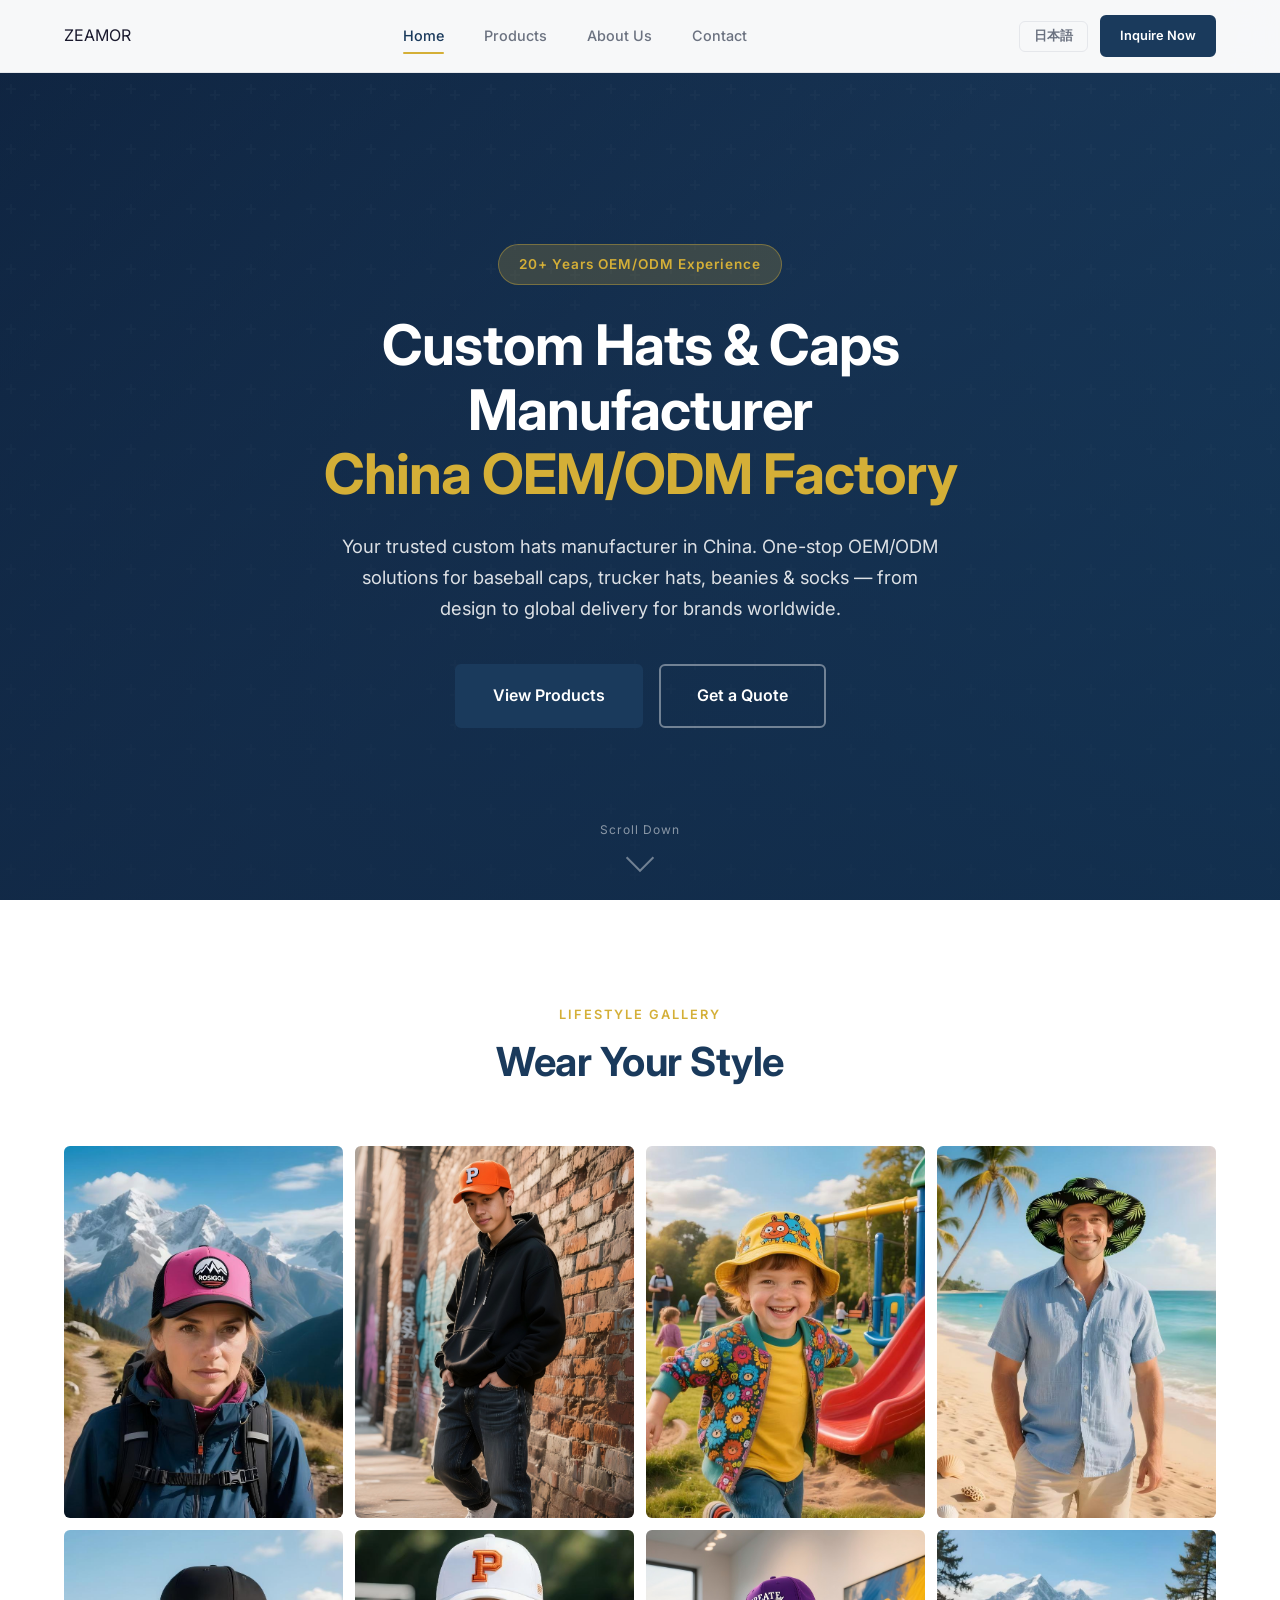
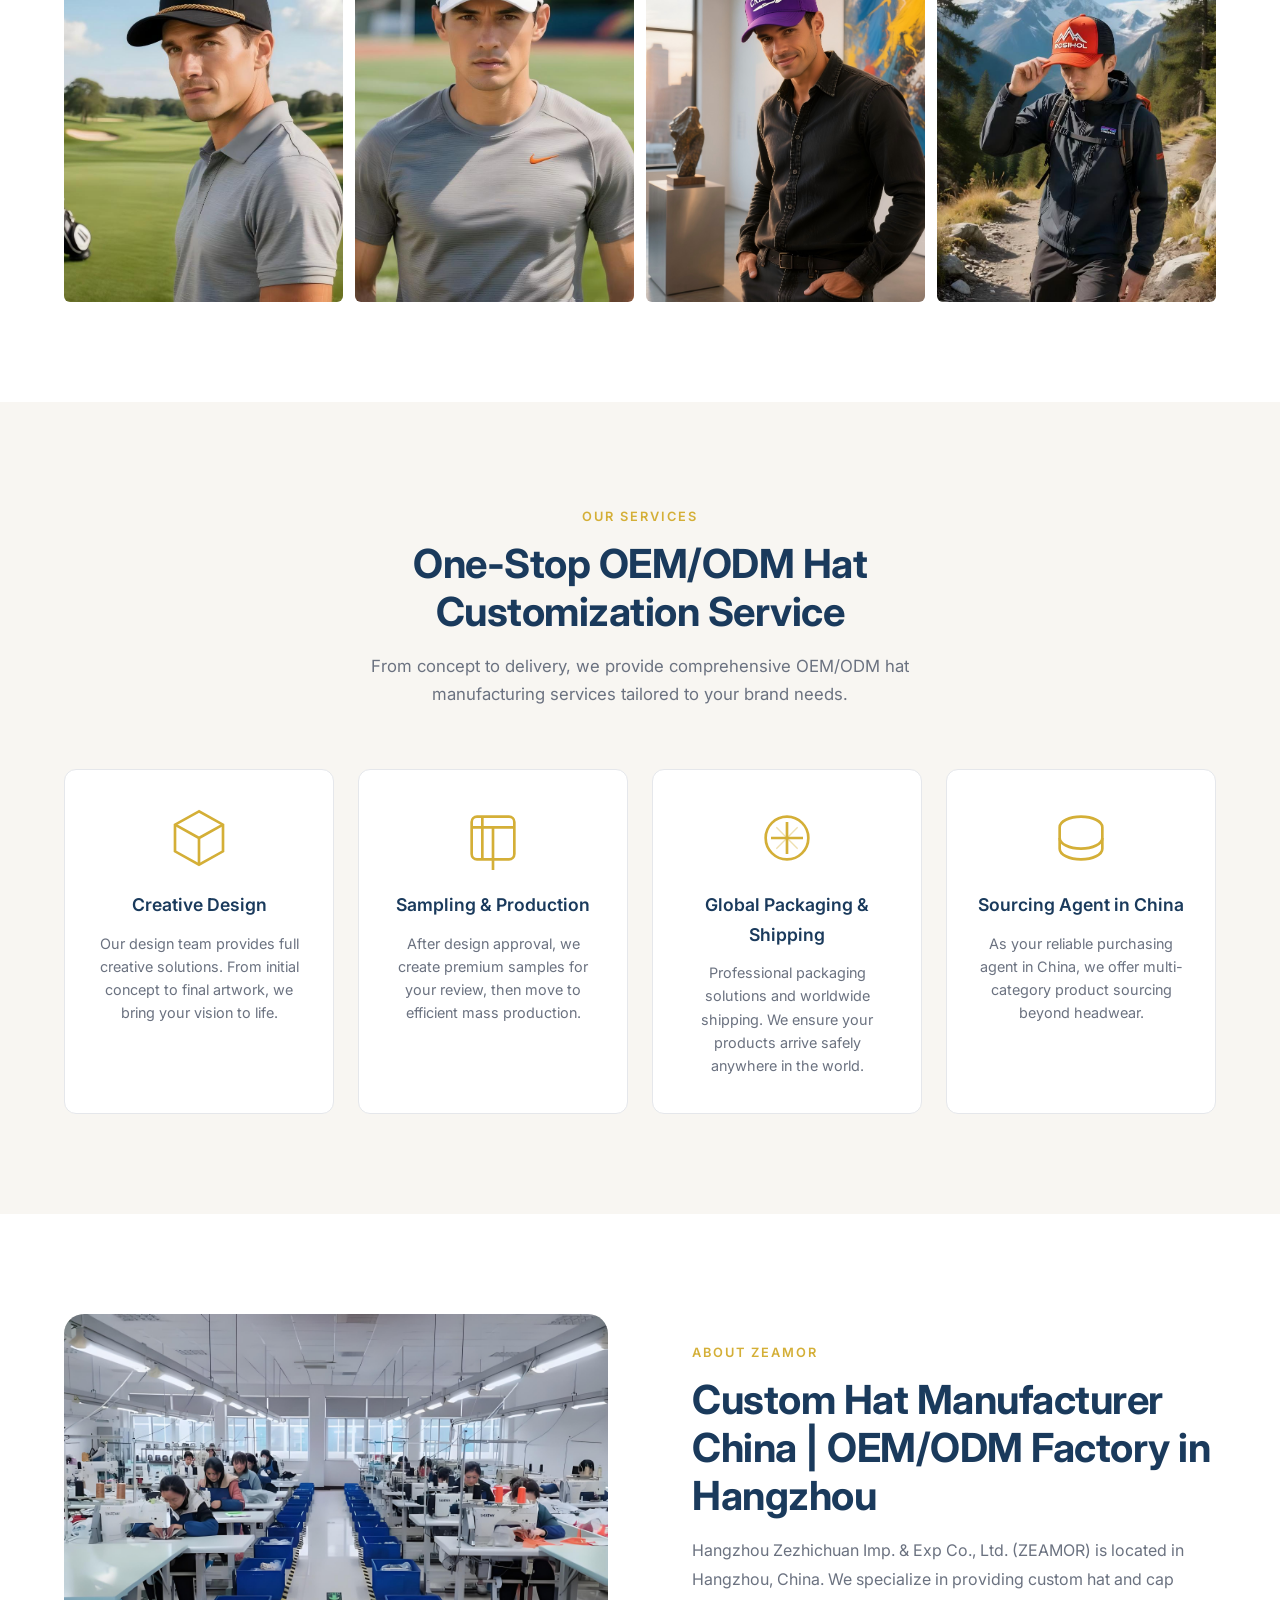
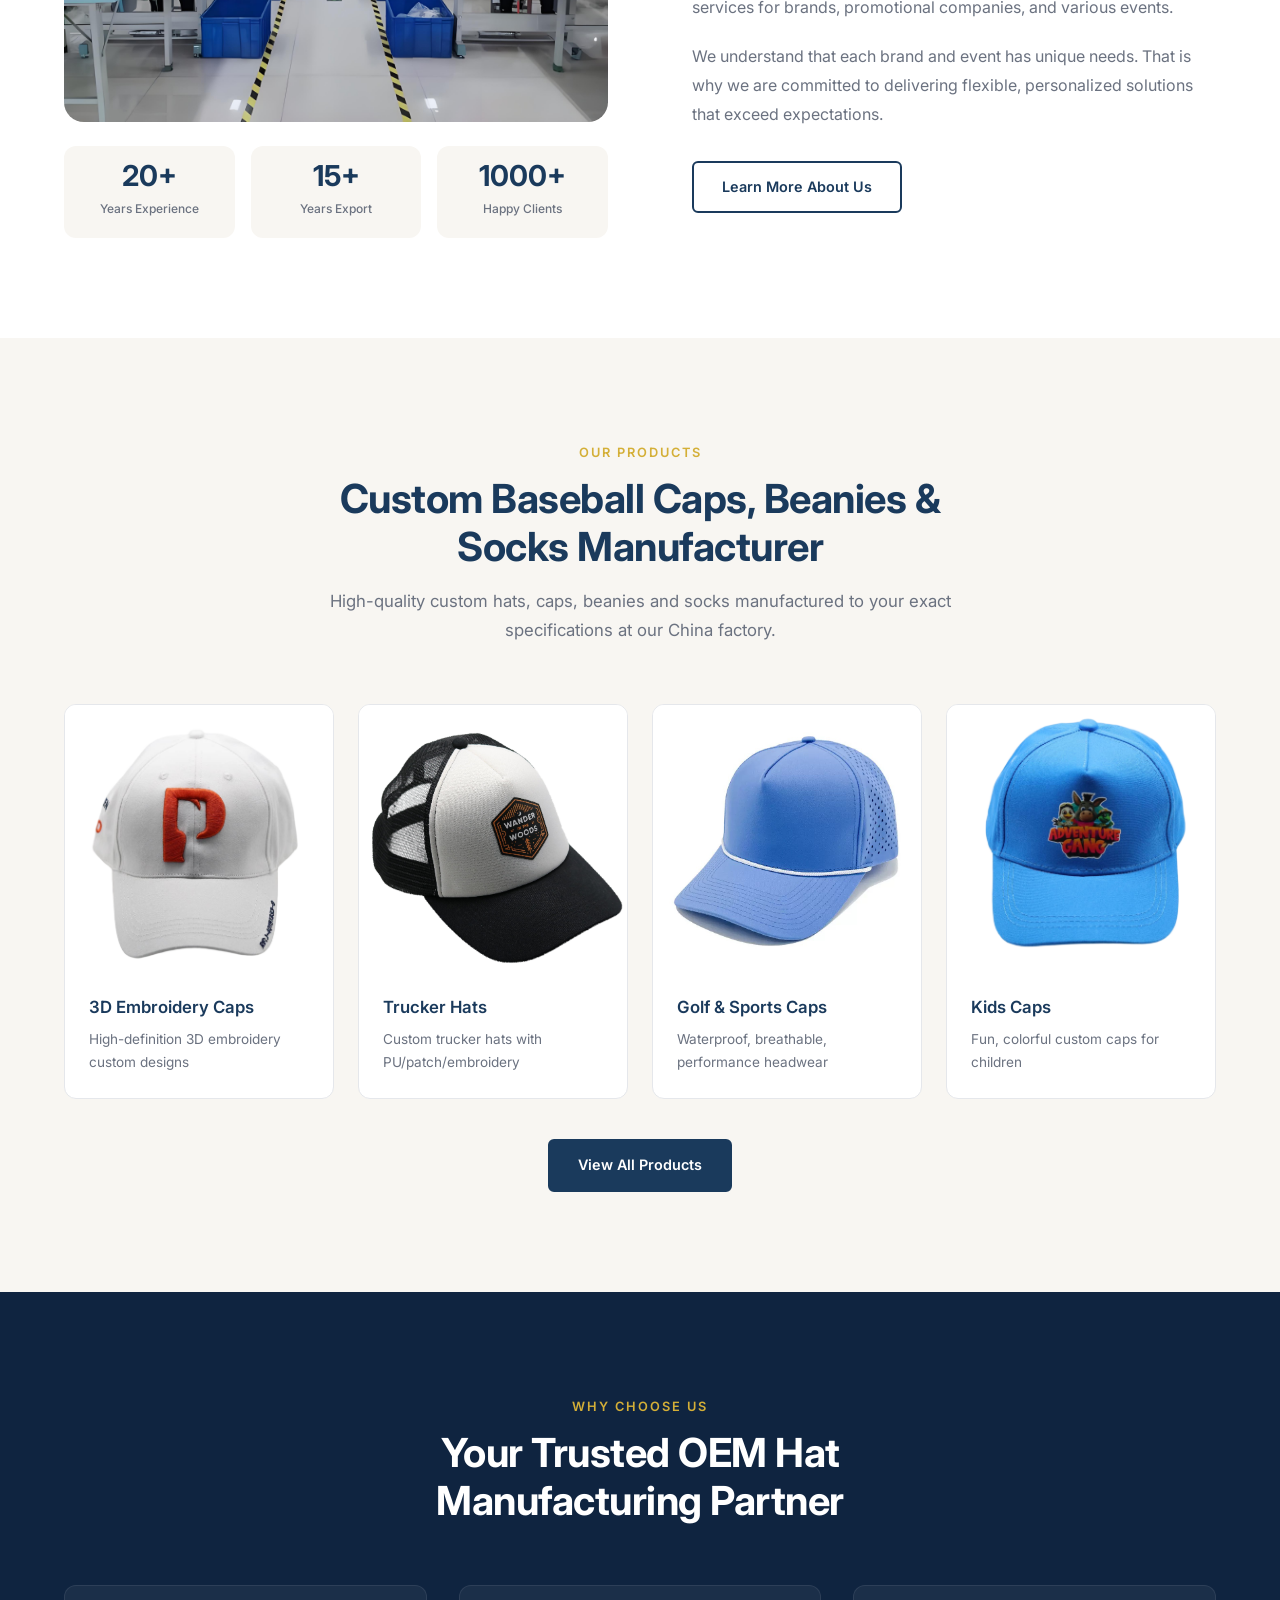
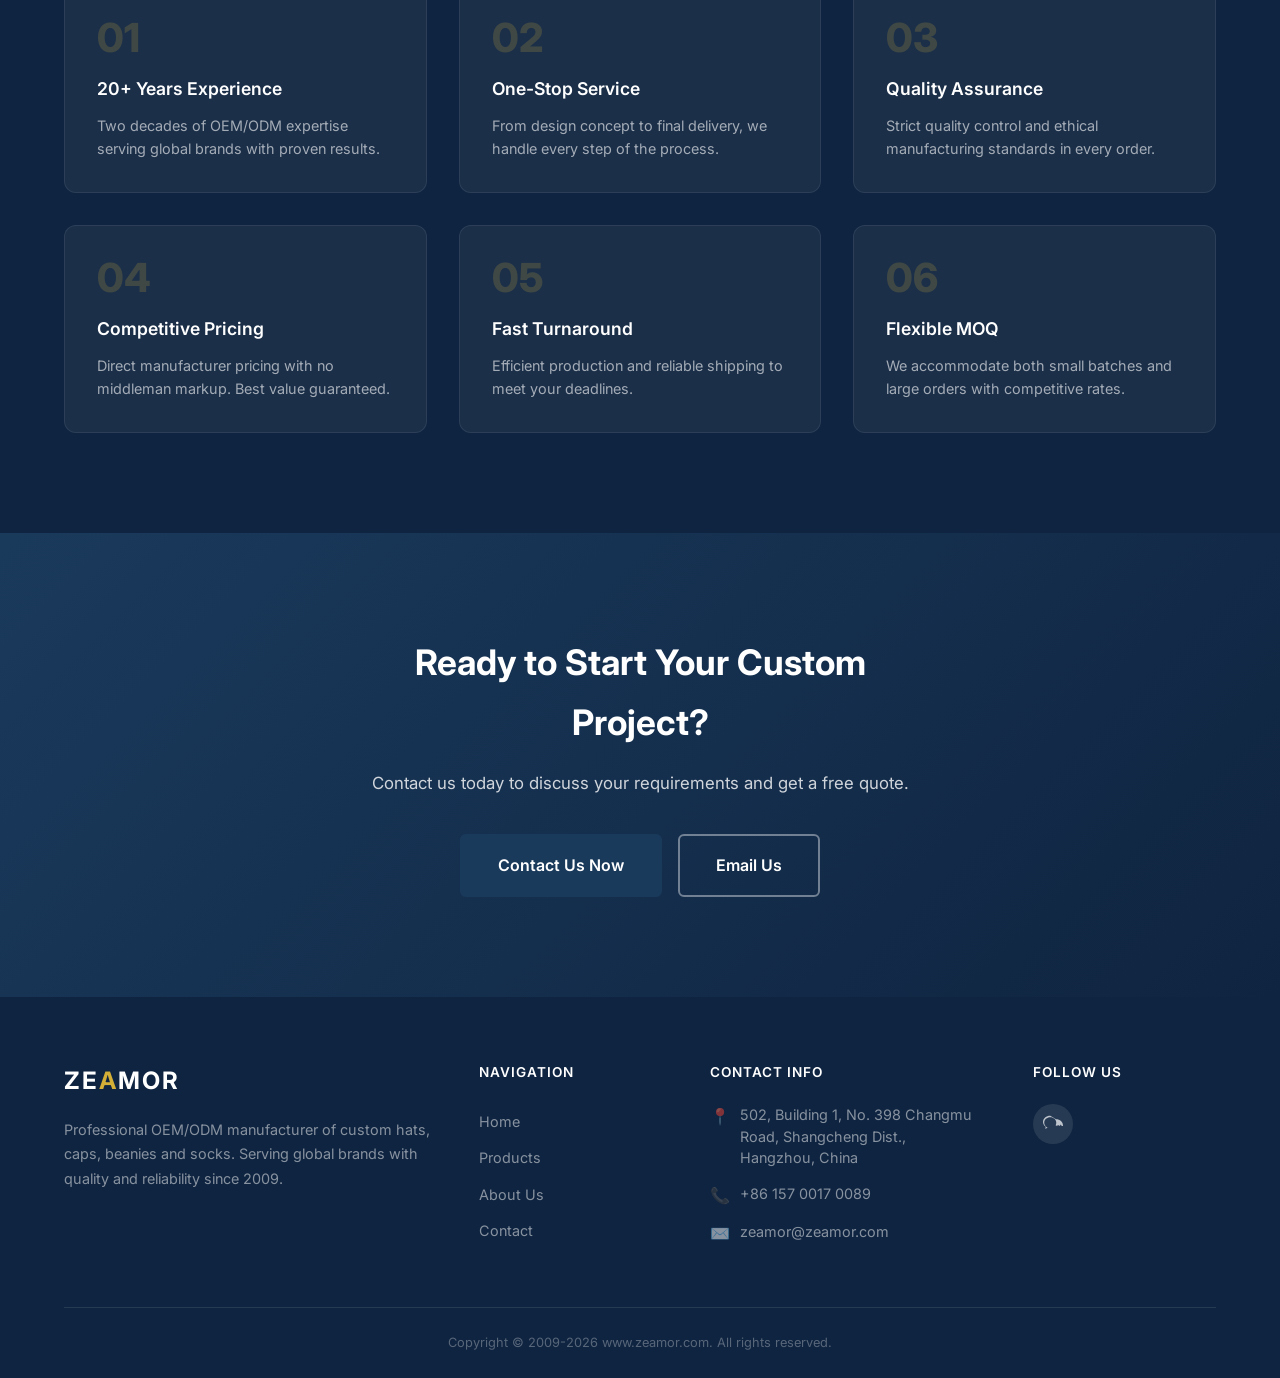
==== index.html @ 808c8ca5 "Initial commit: Zeamor website with SEO optimization" ====
<!DOCTYPE html>
<html lang="en">
<head>
  <meta charset="UTF-8">
  <meta name="viewport" content="width=device-width, initial-scale=1.0">
  <title>ZEAMOR - Custom Hats, Caps, Beanies & Socks | OEM/ODM Manufacturer</title>
  <meta name="description" content="ZEAMOR - Professional OEM/ODM manufacturer of custom hats, caps, beanies and socks. 20+ years experience serving global brands with one-stop customization solutions.">
  <link rel="stylesheet" href="css/style.css">
  <link rel="preconnect" href="https://fonts.googleapis.com">
  <link href="https://fonts.googleapis.com/css2?family=Inter:wght@300;400;500;600;700&display=swap" rel="stylesheet">
</head>
<body>
  <!-- Header / Navigation -->
  <header class="header" id="header">
    <div class="container header-inner">
      <a href="index.html" class="logo">
        <span class="logo-text">ZE<span class="logo-accent">A</span>MOR</span>
      </a>
      <nav class="nav" id="nav">
        <a href="index.html" class="nav-link active" data-i18n="nav.home">Home</a>
        <a href="products.html" class="nav-link" data-i18n="nav.products">Products</a>
        <a href="about.html" class="nav-link" data-i18n="nav.about">About Us</a>
        <a href="contact.html" class="nav-link" data-i18n="nav.contact">Contact</a>
      </nav>
      <div class="header-actions">
        <button class="lang-switch" id="langSwitch" onclick="toggleLang()">
          <span id="langLabel">中文</span>
        </button>
        <a href="contact.html" class="btn btn-primary btn-sm" data-i18n="nav.inquire">Inquire Now</a>
        <button class="mobile-menu-btn" id="mobileMenuBtn" onclick="toggleMobileMenu()">
          <span></span><span></span><span></span>
        </button>
      </div>
    </div>
  </header>

  <!-- Hero Section -->
  <section class="hero">
    <div class="hero-bg">
      <div class="hero-overlay"></div>
    </div>
    <div class="container hero-content">
      <div class="hero-badge" data-i18n="hero.badge">20+ Years OEM/ODM Experience</div>
      <h1 class="hero-title">
        <span data-i18n="hero.title1">Custom Headwear & Socks</span><br>
        <span class="hero-title-accent" data-i18n="hero.title2">Manufacturing Expert</span>
      </h1>
      <p class="hero-desc" data-i18n="hero.desc">
        Your trusted partner for custom hats, caps, beanies and socks. One-stop OEM/ODM solutions from design to delivery for global brands.
      </p>
      <div class="hero-btns">
        <a href="products.html" class="btn btn-primary btn-lg" data-i18n="hero.btn1">View Products</a>
        <a href="contact.html" class="btn btn-outline btn-lg" data-i18n="hero.btn2">Get a Quote</a>
      </div>
    </div>
    <div class="hero-scroll">
      <span data-i18n="hero.scroll">Scroll Down</span>
      <div class="scroll-arrow"></div>
    </div>
  </section>

  <!-- Model Lifestyle Gallery -->
  <section class="section gallery-section fade-in">
    <div class="container">
      <div class="section-header">
        <span class="section-tag" data-i18n="gallery.tag">Lifestyle Gallery</span>
        <h2 class="section-title" data-i18n="gallery.title">Wear Your Style</h2>
      </div>
      <div class="gallery-grid" id="modelGallery"></div>
    </div>
  </section>

  <!-- Services Section -->
  <section class="section services-section" id="services">
    <div class="container">
      <div class="section-header">
        <span class="section-tag" data-i18n="services.tag">Our Services</span>
        <h2 class="section-title" data-i18n="services.title">One-Stop Custom Solution</h2>
        <p class="section-subtitle" data-i18n="services.subtitle">
          From concept to delivery, we provide comprehensive OEM/ODM services tailored to your brand needs.
        </p>
      </div>
      <div class="services-grid">
        <div class="service-card">
          <div class="service-icon">
            <svg viewBox="0 0 48 48" fill="none"><path d="M24 4L6 14v20l18 10 18-10V14L24 4z" stroke="currentColor" stroke-width="2"/><path d="M24 24l18-10M24 24v20M24 24L6 14" stroke="currentColor" stroke-width="2"/></svg>
          </div>
          <h3 class="service-title" data-i18n="services.s1.title">Creative Design</h3>
          <p class="service-desc" data-i18n="services.s1.desc">
            Our design team provides full creative solutions. From initial concept to final artwork, we bring your vision to life.
          </p>
        </div>
        <div class="service-card">
          <div class="service-icon">
            <svg viewBox="0 0 48 48" fill="none"><rect x="8" y="8" width="32" height="32" rx="4" stroke="currentColor" stroke-width="2"/><path d="M8 16h32M16 8v32M24 16v32" stroke="currentColor" stroke-width="2"/></svg>
          </div>
          <h3 class="service-title" data-i18n="services.s2.title">Sampling & Production</h3>
          <p class="service-desc" data-i18n="services.s2.desc">
            After design approval, we create premium samples for your review, then move to efficient mass production.
          </p>
        </div>
        <div class="service-card">
          <div class="service-icon">
            <svg viewBox="0 0 48 48" fill="none"><circle cx="24" cy="24" r="16" stroke="currentColor" stroke-width="2"/><path d="M12 24h24M24 12v24" stroke="currentColor" stroke-width="2"/><path d="M16 16l16 16M32 16L16 32" stroke="currentColor" stroke-width="1" opacity="0.4"/></svg>
          </div>
          <h3 class="service-title" data-i18n="services.s3.title">Global Packaging & Shipping</h3>
          <p class="service-desc" data-i18n="services.s3.desc">
            Professional packaging solutions and worldwide shipping. We ensure your products arrive safely anywhere in the world.
          </p>
        </div>
        <div class="service-card">
          <div class="service-icon">
            <svg viewBox="0 0 48 48" fill="none"><path d="M24 8c-8.8 0-16 3.6-16 8v16c0 4.4 7.2 8 16 8s16-3.6 16-8V16c0-4.4-7.2-8-16-8z" stroke="currentColor" stroke-width="2"/><path d="M8 24c0 4.4 7.2 8 16 8s16-3.6 16-8" stroke="currentColor" stroke-width="2"/></svg>
          </div>
          <h3 class="service-title" data-i18n="services.s4.title">Sourcing Agent in China</h3>
          <p class="service-desc" data-i18n="services.s4.desc">
            As your reliable purchasing agent in China, we offer multi-category product sourcing beyond headwear.
          </p>
        </div>
      </div>
    </div>
  </section>

  <!-- About Brief Section -->
  <section class="section about-brief-section">
    <div class="container about-brief-grid">
      <div class="about-brief-img">
        <div class="about-img-placeholder">
          <img src="images/factory.jpg" alt="Zeamor Hat Factory - Professional OEM/ODM Cap Manufacturing Workshop with 20+ Years Experience" loading="lazy">
        </div>
        <div class="about-brief-stat">
          <div class="stat-item">
            <span class="stat-num" data-config="stat-years">20+</span>
            <span class="stat-label" data-i18n="about.stats.years">Years Experience</span>
          </div>
          <div class="stat-item">
            <span class="stat-num" data-config="stat-export">15+</span>
            <span class="stat-label" data-i18n="about.stats.export">Years Export</span>
          </div>
          <div class="stat-item">
            <span class="stat-num" data-config="stat-clients">1000+</span>
            <span class="stat-label" data-i18n="about.stats.clients">Happy Clients</span>
          </div>
        </div>
      </div>
      <div class="about-brief-content">
        <span class="section-tag" data-i18n="about.tag">About ZEAMOR</span>
        <h2 class="section-title" data-i18n="about.title">Trusted Cap & Headwear Manufacturer</h2>
        <p class="about-text" data-i18n="about.text1">
          Hangzhou Zezhichuan Imp. & Exp Co., Ltd. (ZEAMOR) is located in Hangzhou, China. We specialize in providing custom hat and cap services for brands, promotional companies, and various events.
        </p>
        <p class="about-text" data-i18n="about.text2">
          We understand that each brand and event has unique needs. That's why we are committed to delivering flexible, personalized solutions that exceed expectations.
        </p>
        <a href="about.html" class="btn btn-outline" data-i18n="about.btn">Learn More About Us</a>
      </div>
    </div>
  </section>

  <!-- Products Preview Section -->
  <section class="section products-preview-section">
    <div class="container">
      <div class="section-header">
        <span class="section-tag" data-i18n="products.tag">Our Products</span>
        <h2 class="section-title" data-i18n="products.title">Premium Custom Products</h2>
        <p class="section-subtitle" data-i18n="products.subtitle">
          High-quality custom headwear and socks manufactured to your exact specifications.
        </p>
      </div>
      <div class="products-grid" id="featuredProducts"></div>
      <div class="text-center mt-40">
        <a href="products.html" class="btn btn-primary" data-i18n="products.btn">View All Products</a>
      </div>
    </div>
  </section>

  <!-- Why Choose Us Section -->
  <section class="section why-section">
    <div class="container">
      <div class="section-header">
        <span class="section-tag" data-i18n="why.tag">Why Choose Us</span>
        <h2 class="section-title" data-i18n="why.title">Your Trusted Manufacturing Partner</h2>
      </div>
      <div class="why-grid">
        <div class="why-item">
          <div class="why-num">01</div>
          <h3 data-i18n="why.w1.title">20+ Years Experience</h3>
          <p data-i18n="why.w1.desc">Two decades of OEM/ODM expertise serving global brands with proven results.</p>
        </div>
        <div class="why-item">
          <div class="why-num">02</div>
          <h3 data-i18n="why.w2.title">One-Stop Service</h3>
          <p data-i18n="why.w2.desc">From design concept to final delivery, we handle every step of the process.</p>
        </div>
        <div class="why-item">
          <div class="why-num">03</div>
          <h3 data-i18n="why.w3.title">Quality Assurance</h3>
          <p data-i18n="why.w3.desc">Strict quality control and ethical manufacturing standards in every order.</p>
        </div>
        <div class="why-item">
          <div class="why-num">04</div>
          <h3 data-i18n="why.w4.title">Competitive Pricing</h3>
          <p data-i18n="why.w4.desc">Direct manufacturer pricing with no middleman markup. Best value guaranteed.</p>
        </div>
        <div class="why-item">
          <div class="why-num">05</div>
          <h3 data-i18n="why.w5.title">Fast Turnaround</h3>
          <p data-i18n="why.w5.desc">Efficient production and reliable shipping to meet your deadlines.</p>
        </div>
        <div class="why-item">
          <div class="why-num">06</div>
          <h3 data-i18n="why.w6.title">Flexible MOQ</h3>
          <p data-i18n="why.w6.desc">We accommodate both small batches and large orders with competitive rates.</p>
        </div>
      </div>
    </div>
  </section>

  <!-- CTA Section -->
  <section class="section cta-section">
    <div class="container cta-content">
      <h2 class="cta-title" data-i18n="cta.title">Ready to Start Your Custom Project?</h2>
      <p class="cta-desc" data-i18n="cta.desc">
        Contact us today to discuss your requirements and get a free quote.
      </p>
      <div class="cta-btns">
        <a href="contact.html" class="btn btn-primary btn-lg" data-i18n="cta.btn1">Contact Us Now</a>
        <a href="mailto:zeamor@zeamor.com" class="btn btn-outline btn-lg" data-i18n="cta.btn2">Email Us</a>
      </div>
    </div>
  </section>

  <!-- Footer -->
  <footer class="footer">
    <div class="container">
      <div class="footer-grid">
        <div class="footer-col footer-about">
          <div class="footer-logo">ZE<span>A</span>MOR</div>
          <p class="footer-about-text" data-i18n="footer.about">
            Professional OEM/ODM manufacturer of custom hats, caps, beanies and socks. Serving global brands with quality and reliability since 2009.
          </p>
        </div>
        <div class="footer-col">
          <h4 class="footer-title" data-i18n="footer.navTitle">Navigation</h4>
          <a href="index.html" class="footer-link" data-i18n="nav.home">Home</a>
          <a href="products.html" class="footer-link" data-i18n="nav.products">Products</a>
          <a href="about.html" class="footer-link" data-i18n="nav.about">About Us</a>
          <a href="contact.html" class="footer-link" data-i18n="nav.contact">Contact</a>
        </div>
        <div class="footer-col">
          <h4 class="footer-title" data-i18n="footer.contactTitle">Contact Info</h4>
          <p class="footer-contact-item">
            <span class="footer-icon">📍</span>
            <span data-i18n="footer.address">502, Building 1, No. 398 Changmu Road, Shangcheng Dist., Hangzhou, China</span>
          </p>
          <p class="footer-contact-item">
            <span class="footer-icon">📞</span>
            <a href="tel:+8615700170089">+86 157 0017 0089</a>
          </p>
          <p class="footer-contact-item">
            <span class="footer-icon">✉️</span>
            <a href="mailto:zeamor@zeamor.com">zeamor@zeamor.com</a>
          </p>
        </div>
        <div class="footer-col">
          <h4 class="footer-title" data-i18n="footer.followTitle">Follow Us</h4>
          <div class="footer-social">
            <a href="#" class="social-link" title="WeChat">
              <svg viewBox="0 0 24 24" width="20" height="20" fill="currentColor"><path d="M8.691 2.188C3.891 2.188 0 5.476 0 9.532c0 2.212 1.17 4.203 3.002 5.55a.59.59 0 01.213.665l-.39 1.48c-.019.07-.048.141-.048.213 0 .163.13.295.29.295a.326.326 0 00.167-.054l1.903-1.114a.77.77 0 01.717-.096c1.022.311 2.127.338 3.157.338h.102A7.009 7.009 0 008.7 16.787c-3.985 0-7.211-2.855-7.211-6.38s3.226-6.38 7.211-6.38c3.985 0 7.211 2.855 7.211 6.38 0 .911-.221 1.845-.622 2.843-.105.301.042.619.313.729.956.052 1.924-.11 2.875-.39a.56.56 0 01.426.058l1.341.785a.295.295 0 00.127.045c.14 0 .25-.111.25-.247 0-.06-.023-.12-.038-.177l-.277-1.058a.418.418 0 01.146-.468C23.725 15.176 24 14.46 24 13.726c0-4.056-3.686-7.338-8.232-7.338h-.077z"/></svg>
            </a>
          </div>
        </div>
      </div>
      <div class="footer-bottom">
        <p data-config="copyright">Copyright © 2009-2024 www.zeamor.com. All rights reserved.</p>
      </div>
    </div>
  </footer>

  <!-- Mobile Menu Overlay -->
  <div class="mobile-menu-overlay" id="mobileMenuOverlay" onclick="toggleMobileMenu()"></div>
  <div class="mobile-menu" id="mobileMenu">
    <div class="mobile-menu-header">
      <span class="logo-text">ZE<span class="logo-accent">A</span>MOR</span>
      <button class="mobile-menu-close" onclick="toggleMobileMenu()">✕</button>
    </div>
    <nav class="mobile-nav">
      <a href="index.html" class="mobile-nav-link" data-i18n="nav.home">Home</a>
      <a href="products.html" class="mobile-nav-link" data-i18n="nav.products">Products</a>
      <a href="about.html" class="mobile-nav-link" data-i18n="nav.about">About Us</a>
      <a href="contact.html" class="mobile-nav-link" data-i18n="nav.contact">Contact</a>
    </nav>
    <div class="mobile-menu-footer">
      <button class="lang-switch" onclick="toggleLang(); toggleMobileMenu();">
        <span id="mobileLangLabel">中文</span>
      </button>
    </div>
  </div>

  <script src="js/site.config.js"></script>
  <script src="js/main.js"></script>
</body>
</html>
---- css/style.css ----
/* ============================
   ZEAMOR - Global Styles
   ============================ */

/* CSS Variables */
:root {
  --color-primary: #1a3a5c;
  --color-primary-dark: #0f2440;
  --color-primary-light: #2a5a8c;
  --color-accent: #d4af37;
  --color-accent-dark: #b8962e;
  --color-bg: #ffffff;
  --color-bg-alt: #f8f6f2;
  --color-bg-dark: #0f2440;
  --color-text: #1a1a2e;
  --color-text-light: #6b7280;
  --color-text-white: #ffffff;
  --color-border: #e5e7eb;
  --color-border-dark: #374151;
  --font-main: 'Inter', -apple-system, BlinkMacSystemFont, 'Segoe UI', sans-serif;
  --radius-sm: 6px;
  --radius-md: 12px;
  --radius-lg: 20px;
  --shadow-sm: 0 1px 3px rgba(0,0,0,0.08);
  --shadow-md: 0 4px 16px rgba(0,0,0,0.1);
  --shadow-lg: 0 12px 40px rgba(0,0,0,0.12);
  --transition: 0.3s cubic-bezier(0.4, 0, 0.2, 1);
  --container-max: 1200px;
  --header-height: 72px;
}

/* Reset & Base */
*, *::before, *::after {
  box-sizing: border-box;
  margin: 0;
  padding: 0;
}

html {
  scroll-behavior: smooth;
  font-size: 16px;
}

body {
  font-family: var(--font-main);
  color: var(--color-text);
  background: var(--color-bg);
  line-height: 1.7;
  overflow-x: hidden;
  -webkit-font-smoothing: antialiased;
}

a {
  text-decoration: none;
  color: inherit;
  transition: var(--transition);
}

img {
  max-width: 100%;
  height: auto;
  display: block;
}

button {
  border: none;
  background: none;
  cursor: pointer;
  font-family: inherit;
}

/* Container */
.container {
  width: 100%;
  max-width: var(--container-max);
  margin: 0 auto;
  padding: 0 24px;
}

.text-center { text-align: center; }
.mt-40 { margin-top: 40px; }

/* =====================
   Header / Navigation
   ===================== */
.header {
  position: fixed;
  top: 0;
  left: 0;
  right: 0;
  z-index: 1000;
  background: rgba(255,255,255,0.97);
  backdrop-filter: blur(12px);
  -webkit-backdrop-filter: blur(12px);
  border-bottom: 1px solid var(--color-border);
  transition: var(--transition);
}

.header.scrolled {
  box-shadow: var(--shadow-sm);
}

.header-inner {
  display: flex;
  align-items: center;
  justify-content: space-between;
  height: var(--header-height);
}

/* Logo */
.logo {
  display: flex;
  align-items: center;
  gap: 4px;
}

.logo-img {
  height: 44px;
  width: auto;
  display: block;
}


/* Nav */
.nav {
  display: flex;
  align-items: center;
  gap: 8px;
}

.nav-link {
  padding: 8px 16px;
  font-size: 0.9rem;
  font-weight: 500;
  color: var(--color-text-light);
  border-radius: var(--radius-sm);
  transition: var(--transition);
  position: relative;
}

.nav-link:hover,
.nav-link.active {
  color: var(--color-primary);
}

.nav-link.active::after {
  content: '';
  position: absolute;
  bottom: 2px;
  left: 16px;
  right: 16px;
  height: 2px;
  background: var(--color-accent);
  border-radius: 1px;
}

/* Header Actions */
.header-actions {
  display: flex;
  align-items: center;
  gap: 12px;
}

.lang-switch {
  padding: 6px 14px;
  font-size: 0.8rem;
  font-weight: 600;
  color: var(--color-text-light);
  border: 1px solid var(--color-border);
  border-radius: var(--radius-sm);
  transition: var(--transition);
}

.lang-switch:hover {
  border-color: var(--color-primary);
  color: var(--color-primary);
}

/* Buttons */
.btn {
  display: inline-flex;
  align-items: center;
  justify-content: center;
  gap: 8px;
  padding: 12px 28px;
  font-size: 0.9rem;
  font-weight: 600;
  border-radius: var(--radius-sm);
  transition: var(--transition);
  cursor: pointer;
  white-space: nowrap;
}

.btn-primary {
  background: var(--color-primary);
  color: var(--color-text-white);
  border: 2px solid var(--color-primary);
}

.btn-primary:hover {
  background: var(--color-primary-dark);
  border-color: var(--color-primary-dark);
  transform: translateY(-1px);
  box-shadow: var(--shadow-md);
}

.btn-outline {
  background: transparent;
  color: var(--color-primary);
  border: 2px solid var(--color-primary);
}

.btn-outline:hover {
  background: var(--color-primary);
  color: var(--color-text-white);
  transform: translateY(-1px);
}

.btn-sm {
  padding: 8px 18px;
  font-size: 0.8rem;
}

.btn-lg {
  padding: 16px 36px;
  font-size: 1rem;
}

/* Mobile Menu Button */
.mobile-menu-btn {
  display: none;
  flex-direction: column;
  gap: 5px;
  padding: 8px;
}

.mobile-menu-btn span {
  display: block;
  width: 22px;
  height: 2px;
  background: var(--color-text);
  border-radius: 2px;
  transition: var(--transition);
}

/* ===================
   Hero Section
   =================== */
.hero {
  position: relative;
  min-height: 100vh;
  display: flex;
  align-items: center;
  justify-content: center;
  overflow: hidden;
  padding-top: var(--header-height);
}

.hero-bg {
  position: absolute;
  inset: 0;
  z-index: 0;
  background: linear-gradient(135deg, var(--color-primary-dark) 0%, var(--color-primary) 50%, #1a4a70 100%);
}

.hero-bg::after {
  content: '';
  position: absolute;
  inset: 0;
  background: url("data:image/svg+xml,%3Csvg width='60' height='60' viewBox='0 0 60 60' xmlns='http://www.w3.org/2000/svg'%3E%3Cg fill='none' fill-rule='evenodd'%3E%3Cg fill='%23ffffff' fill-opacity='0.03'%3E%3Cpath d='m36 34v-4h-2v4h-4v2h4v4h2v-4h4v-2h-4zm0-30v-4h-2v4h-4v2h4v4h2v-4h4v-2h-4zm-24 24v-4h-2v4h-4v2h4v4h2v-4h4v-2h-4z'/%3E%3C/g%3E%3C/g%3E%3C/svg%3E");
}

.hero-overlay {
  position: absolute;
  inset: 0;
  background: linear-gradient(180deg, rgba(15,36,64,0.3) 0%, rgba(15,36,64,0.7) 100%);
  z-index: 1;
}

.hero-content {
  position: relative;
  z-index: 2;
  text-align: center;
  color: var(--color-text-white);
  padding: 60px 24px;
  max-width: 800px;
}

.hero-badge {
  display: inline-block;
  padding: 8px 20px;
  background: rgba(212,175,55,0.2);
  border: 1px solid rgba(212,175,55,0.4);
  border-radius: 100px;
  font-size: 0.85rem;
  font-weight: 600;
  color: var(--color-accent);
  margin-bottom: 28px;
  letter-spacing: 1px;
}

.hero-title {
  font-size: 3.5rem;
  font-weight: 700;
  line-height: 1.15;
  margin-bottom: 24px;
  letter-spacing: -1px;
}

.hero-title-accent {
  color: var(--color-accent);
}

.hero-desc {
  font-size: 1.15rem;
  line-height: 1.7;
  color: rgba(255,255,255,0.85);
  max-width: 600px;
  margin: 0 auto 40px;
}

.hero-btns {
  display: flex;
  gap: 16px;
  justify-content: center;
  flex-wrap: wrap;
}

.hero-btns .btn-outline {
  color: var(--color-text-white);
  border-color: rgba(255,255,255,0.4);
}

.hero-btns .btn-outline:hover {
  background: var(--color-text-white);
  color: var(--color-primary);
  border-color: var(--color-text-white);
}

.hero-scroll {
  position: absolute;
  bottom: 32px;
  left: 50%;
  transform: translateX(-50%);
  z-index: 2;
  display: flex;
  flex-direction: column;
  align-items: center;
  gap: 8px;
  color: rgba(255,255,255,0.5);
  font-size: 0.75rem;
  letter-spacing: 1px;
}

.scroll-arrow {
  width: 20px;
  height: 20px;
  border-right: 2px solid rgba(255,255,255,0.4);
  border-bottom: 2px solid rgba(255,255,255,0.4);
  transform: rotate(45deg);
  animation: scrollBounce 2s infinite;
}

@keyframes scrollBounce {
  0%, 100% { transform: rotate(45deg) translate(0, 0); opacity: 0.4; }
  50% { transform: rotate(45deg) translate(5px, 5px); opacity: 1; }
}

/* =====================
   Section Commons
   ===================== */
.section {
  padding: 100px 0;
}

.section-header {
  text-align: center;
  max-width: 640px;
  margin: 0 auto 60px;
}

.section-tag {
  display: inline-block;
  font-size: 0.8rem;
  font-weight: 600;
  color: var(--color-accent);
  letter-spacing: 2px;
  text-transform: uppercase;
  margin-bottom: 12px;
}

.section-title {
  font-size: 2.5rem;
  font-weight: 700;
  color: var(--color-primary);
  line-height: 1.2;
  margin-bottom: 16px;
  letter-spacing: -0.5px;
}

.section-subtitle {
  font-size: 1.05rem;
  color: var(--color-text-light);
  line-height: 1.7;
}

/* =====================
   Services Section
   ===================== */
.services-section {
  background: var(--color-bg-alt);
}

.services-grid {
  display: grid;
  grid-template-columns: repeat(4, 1fr);
  gap: 24px;
}

.service-card {
  background: var(--color-bg);
  border-radius: var(--radius-md);
  padding: 36px 28px;
  text-align: center;
  transition: var(--transition);
  border: 1px solid var(--color-border);
}

.service-card:hover {
  transform: translateY(-6px);
  box-shadow: var(--shadow-lg);
  border-color: var(--color-accent);
}

.service-icon {
  width: 64px;
  height: 64px;
  margin: 0 auto 20px;
  color: var(--color-accent);
}

.service-icon svg {
  width: 100%;
  height: 100%;
}

.service-title {
  font-size: 1.1rem;
  font-weight: 600;
  color: var(--color-primary);
  margin-bottom: 12px;
}

.service-desc {
  font-size: 0.9rem;
  color: var(--color-text-light);
  line-height: 1.6;
}

/* =====================
   About Brief Section
   ===================== */
.about-brief-section {
  background: var(--color-bg);
}

.about-brief-grid {
  display: grid;
  grid-template-columns: 1fr 1fr;
  gap: 64px;
  align-items: center;
}

.about-brief-img {
  position: relative;
}

.about-img-placeholder {
  border-radius: var(--radius-lg);
  overflow: hidden;
  background: var(--color-bg-alt);
  aspect-ratio: 4/3;
  display: flex;
  align-items: center;
  justify-content: center;
}

.about-img-placeholder svg {
  width: 100%;
  height: 100%;
}

.about-brief-stat {
  display: flex;
  gap: 16px;
  margin-top: 24px;
}

.stat-item {
  flex: 1;
  text-align: center;
  padding: 16px 8px;
  background: var(--color-bg-alt);
  border-radius: var(--radius-md);
}

.stat-num {
  display: block;
  font-size: 1.8rem;
  font-weight: 700;
  color: var(--color-primary);
  line-height: 1;
  margin-bottom: 4px;
}

.stat-label {
  font-size: 0.75rem;
  color: var(--color-text-light);
  font-weight: 500;
}

.about-brief-content {
  padding-left: 20px;
}

.about-text {
  font-size: 1rem;
  color: var(--color-text-light);
  line-height: 1.8;
  margin-bottom: 20px;
}

.about-brief-content .btn {
  margin-top: 12px;
}

/* =====================
   Model Gallery
   ===================== */
.gallery-section {
  background: var(--color-bg);
}

.gallery-grid {
  display: grid;
  grid-template-columns: repeat(4, 1fr);
  gap: 12px;
}

.gallery-item {
  aspect-ratio: 3/4;
  overflow: hidden;
  border-radius: var(--radius-sm);
  cursor: pointer;
  transition: var(--transition);
}

.gallery-item:hover {
  transform: scale(1.02);
  box-shadow: var(--shadow-lg);
}

.gallery-item img {
  width: 100%;
  height: 100%;
  object-fit: cover;
  transition: transform 0.5s ease;
}

.gallery-item:hover img {
  transform: scale(1.08);
}

/* =====================
   Products Preview
   ===================== */
.products-preview-section {
  background: var(--color-bg-alt);
}

.products-grid {
  display: grid;
  grid-template-columns: repeat(4, 1fr);
  gap: 24px;
}

.product-card {
  background: var(--color-bg);
  border-radius: var(--radius-md);
  overflow: hidden;
  transition: var(--transition);
  border: 1px solid var(--color-border);
}

.product-card:hover {
  transform: translateY(-6px);
  box-shadow: var(--shadow-lg);
  border-color: var(--color-accent);
}

.product-card-img {
  aspect-ratio: 1;
  background: var(--color-bg-alt);
  display: flex;
  align-items: center;
  justify-content: center;
  overflow: hidden;
}

.product-card-img img {
  width: 100%;
  height: 100%;
  object-fit: cover;
  transition: transform 0.4s ease;
}

.product-card:hover .product-card-img img {
  transform: scale(1.05);
}

.product-placeholder svg {
  width: 120px;
  height: 120px;
}

.product-card-body {
  padding: 20px 24px 24px;
}

.product-card-body h3 {
  font-size: 1.05rem;
  font-weight: 600;
  color: var(--color-primary);
  margin-bottom: 6px;
}

.product-card-body p {
  font-size: 0.85rem;
  color: var(--color-text-light);
}

/* =====================
   Why Choose Us
   ===================== */
.why-section {
  background: var(--color-bg-dark);
  color: var(--color-text-white);
}

.why-section .section-tag {
  color: var(--color-accent);
}

.why-section .section-title {
  color: var(--color-text-white);
}

.why-grid {
  display: grid;
  grid-template-columns: repeat(3, 1fr);
  gap: 32px;
}

.why-item {
  padding: 32px;
  background: rgba(255,255,255,0.05);
  border-radius: var(--radius-md);
  border: 1px solid rgba(255,255,255,0.08);
  transition: var(--transition);
}

.why-item:hover {
  background: rgba(255,255,255,0.1);
  border-color: rgba(212,175,55,0.3);
}

.why-num {
  font-size: 2.5rem;
  font-weight: 800;
  color: rgba(212,175,55,0.2);
  line-height: 1;
  margin-bottom: 16px;
}

.why-item h3 {
  font-size: 1.1rem;
  font-weight: 600;
  margin-bottom: 10px;
  color: var(--color-text-white);
}

.why-item p {
  font-size: 0.9rem;
  color: rgba(255,255,255,0.6);
  line-height: 1.6;
}

/* =====================
   CTA Section
   ===================== */
.cta-section {
  background: linear-gradient(135deg, var(--color-primary) 0%, var(--color-primary-dark) 100%);
  color: var(--color-text-white);
  text-align: center;
}

.cta-content {
  max-width: 640px;
  margin: 0 auto;
}

.cta-title {
  font-size: 2.2rem;
  font-weight: 700;
  margin-bottom: 16px;
  color: var(--color-text-white);
}

.cta-desc {
  font-size: 1.05rem;
  color: rgba(255,255,255,0.8);
  margin-bottom: 36px;
  line-height: 1.7;
}

.cta-btns {
  display: flex;
  gap: 16px;
  justify-content: center;
  flex-wrap: wrap;
}

.cta-btns .btn-outline {
  color: var(--color-text-white);
  border-color: rgba(255,255,255,0.4);
}

.cta-btns .btn-outline:hover {
  background: var(--color-text-white);
  color: var(--color-primary);
  border-color: var(--color-text-white);
}

/* =====================
   Footer
   ===================== */
.footer {
  background: var(--color-bg-dark);
  color: rgba(255,255,255,0.7);
  padding: 64px 0 0;
}

.footer-grid {
  display: grid;
  grid-template-columns: 2fr 1fr 1.5fr 1fr;
  gap: 48px;
  padding-bottom: 48px;
  border-bottom: 1px solid rgba(255,255,255,0.1);
}

.footer-logo {
  font-size: 1.5rem;
  font-weight: 700;
  color: var(--color-text-white);
  letter-spacing: 2px;
  margin-bottom: 16px;
}

.footer-logo span {
  color: var(--color-accent);
}

.footer-about-text {
  font-size: 0.9rem;
  line-height: 1.7;
  color: rgba(255,255,255,0.5);
  margin-bottom: 20px;
}

.footer-title {
  font-size: 0.85rem;
  font-weight: 600;
  color: var(--color-text-white);
  text-transform: uppercase;
  letter-spacing: 1px;
  margin-bottom: 20px;
}

.footer-link {
  display: block;
  font-size: 0.9rem;
  color: rgba(255,255,255,0.5);
  padding: 6px 0;
  transition: var(--transition);
}

.footer-link:hover {
  color: var(--color-accent);
  padding-left: 4px;
}

.footer-contact-item {
  display: flex;
  align-items: flex-start;
  gap: 10px;
  font-size: 0.9rem;
  color: rgba(255,255,255,0.5);
  margin-bottom: 14px;
  line-height: 1.5;
}

.footer-contact-item a {
  color: rgba(255,255,255,0.5);
}

.footer-contact-item a:hover {
  color: var(--color-accent);
}

.footer-icon {
  flex-shrink: 0;
  font-size: 1rem;
}

.footer-social {
  display: flex;
  gap: 12px;
}

.social-link {
  width: 40px;
  height: 40px;
  border-radius: 50%;
  background: rgba(255,255,255,0.1);
  display: flex;
  align-items: center;
  justify-content: center;
  color: rgba(255,255,255,0.7);
  transition: var(--transition);
}

.social-link:hover {
  background: var(--color-accent);
  color: var(--color-primary-dark);
}

.footer-bottom {
  padding: 24px 0;
  text-align: center;
  font-size: 0.8rem;
  color: rgba(255,255,255,0.3);
}

/* =====================
   Mobile Menu
   ===================== */
.mobile-menu-overlay {
  display: none;
  position: fixed;
  inset: 0;
  background: rgba(0,0,0,0.5);
  z-index: 2000;
}

.mobile-menu-overlay.active {
  display: block;
}

.mobile-menu {
  position: fixed;
  top: 0;
  right: -300px;
  width: 300px;
  height: 100vh;
  background: var(--color-bg);
  z-index: 2001;
  padding: 24px;
  transition: right 0.3s ease;
  display: flex;
  flex-direction: column;
}

.mobile-menu.active {
  right: 0;
}

.mobile-menu-header {
  display: flex;
  justify-content: space-between;
  align-items: center;
  margin-bottom: 32px;
}

.mobile-menu-close {
  font-size: 1.5rem;
  color: var(--color-text);
  padding: 4px;
}

.mobile-nav {
  display: flex;
  flex-direction: column;
  gap: 4px;
  flex: 1;
}

.mobile-nav-link {
  padding: 14px 16px;
  font-size: 1rem;
  font-weight: 500;
  color: var(--color-text);
  border-radius: var(--radius-sm);
  transition: var(--transition);
}

.mobile-nav-link:hover {
  background: var(--color-bg-alt);
  color: var(--color-primary);
}

.mobile-menu-footer {
  padding-top: 24px;
  border-top: 1px solid var(--color-border);
}

/* =====================
   Page Hero (Sub Pages)
   ===================== */
.page-hero {
  padding-top: calc(var(--header-height) + 80px);
  padding-bottom: 60px;
  background: linear-gradient(135deg, var(--color-primary-dark) 0%, var(--color-primary) 100%);
  color: var(--color-text-white);
  text-align: center;
}

.page-hero h1 {
  font-size: 2.8rem;
  font-weight: 700;
  margin-bottom: 12px;
}

.page-hero p {
  font-size: 1.1rem;
  color: rgba(255,255,255,0.7);
  max-width: 600px;
  margin: 0 auto;
}

/* =====================
   Products Page
   ===================== */
.products-page-section {
  padding: 80px 0;
  background: var(--color-bg-alt);
}

.product-category-grid {
  display: grid;
  grid-template-columns: repeat(3, 1fr);
  gap: 32px;
  margin-bottom: 64px;
}

.category-card {
  background: var(--color-bg);
  border-radius: var(--radius-md);
  overflow: hidden;
  border: 1px solid var(--color-border);
  transition: var(--transition);
}

.category-card:hover {
  transform: translateY(-6px);
  box-shadow: var(--shadow-lg);
}

.category-card img {
  width: 100%;
  aspect-ratio: 4/3;
  object-fit: cover;
  background: var(--color-bg-alt);
}

.category-card-body {
  padding: 24px;
}

.category-card-body h3 {
  font-size: 1.2rem;
  font-weight: 600;
  color: var(--color-primary);
  margin-bottom: 8px;
}

.category-card-body p {
  font-size: 0.9rem;
  color: var(--color-text-light);
  line-height: 1.6;
}

/* Product Detail */
.product-detail {
  padding: 80px 0;
  background: var(--color-bg);
}

.product-detail-grid {
  display: grid;
  grid-template-columns: 1fr 1fr;
  gap: 64px;
  align-items: start;
}

.product-detail-img {
  border-radius: var(--radius-md);
  overflow: hidden;
  background: var(--color-bg-alt);
  aspect-ratio: 1;
  display: flex;
  align-items: center;
  justify-content: center;
}

.product-detail-info h2 {
  font-size: 1.8rem;
  font-weight: 700;
  color: var(--color-primary);
  margin-bottom: 16px;
}

.product-detail-info .product-sku {
  font-size: 0.85rem;
  color: var(--color-text-light);
  margin-bottom: 20px;
}

.product-detail-info .product-desc {
  font-size: 1rem;
  color: var(--color-text-light);
  line-height: 1.8;
  margin-bottom: 24px;
}

.product-meta {
  display: flex;
  flex-wrap: wrap;
  gap: 16px;
  margin-bottom: 32px;
}

.product-meta-item {
  padding: 8px 16px;
  background: var(--color-bg-alt);
  border-radius: var(--radius-sm);
  font-size: 0.85rem;
}

.product-meta-item span {
  font-weight: 600;
  color: var(--color-primary);
}

/* =====================
   About Page
   ===================== */
.about-page-section {
  padding: 80px 0;
}

.about-page-grid {
  display: grid;
  grid-template-columns: 3fr 2fr;
  gap: 64px;
  align-items: start;
}

.about-page-content h2 {
  font-size: 1.8rem;
  font-weight: 700;
  color: var(--color-primary);
  margin-bottom: 20px;
}

.about-page-content p {
  font-size: 1rem;
  color: var(--color-text-light);
  line-height: 1.8;
  margin-bottom: 16px;
}

.about-page-sidebar {
  background: var(--color-bg-alt);
  border-radius: var(--radius-md);
  padding: 36px;
}

.sidebar-info-item {
  display: flex;
  gap: 14px;
  margin-bottom: 20px;
  align-items: flex-start;
}

.sidebar-icon {
  width: 40px;
  height: 40px;
  background: var(--color-primary);
  border-radius: 50%;
  display: flex;
  align-items: center;
  justify-content: center;
  color: var(--color-text-white);
  flex-shrink: 0;
  font-size: 1rem;
}

.sidebar-info-item div h4 {
  font-size: 0.9rem;
  font-weight: 600;
  color: var(--color-primary);
  margin-bottom: 2px;
}

.sidebar-info-item div p {
  font-size: 0.85rem;
  color: var(--color-text-light);
}

/* About clients section - full width cards below content */

/* ===== About: Factory Image ===== */
.about-factory-section {
  margin-top: 48px;
  border-radius: var(--radius-lg);
  overflow: hidden;
  box-shadow: 0 2px 12px rgba(0,0,0,0.06);
}
.about-factory-img {
  width: 100%;
  height: auto;
  display: block;
  object-fit: cover;
  aspect-ratio: 16 / 7;
  max-height: 380px;
}
@media (max-width: 768px) {
  .about-factory-section {
    margin-top: 36px;
    border-radius: var(--radius-md);
  }
  .about-factory-img {
    aspect-ratio: 4 / 3;
    max-height: none;
  }
}

.about-clients-section {
  margin-top: 72px;
  padding-top: 64px;
  border-top: 1px solid var(--color-border);
}

.about-clients-title {
  font-size: 1.6rem;
  font-weight: 700;
  color: var(--color-primary);
  text-align: center;
  margin-bottom: 40px;
}

.about-clients-grid {
  display: grid;
  grid-template-columns: repeat(3, 1fr);
  gap: 24px;
}

.about-client-card {
  display: flex;
  align-items: flex-start;
  gap: 20px;
  background: var(--color-bg);
  border: 1px solid var(--color-border);
  border-radius: var(--radius-md);
  padding: 32px 28px;
  transition: var(--transition);
}

.about-client-card:hover {
  border-color: var(--color-accent);
  box-shadow: var(--shadow-md);
  transform: translateY(-2px);
}

.about-client-icon {
  width: 52px;
  height: 52px;
  flex-shrink: 0;
  color: var(--color-accent);
  background: color-mix(in srgb, var(--color-accent) 8%, transparent);
  border-radius: 12px;
  padding: 10px;
}

.about-client-icon svg {
  width: 28px;
  height: 28px;
}

.about-client-title {
  font-size: 1rem;
  font-weight: 700;
  color: var(--color-primary);
  margin-bottom: 6px;
}

.about-client-desc {
  font-size: 0.9rem;
  color: var(--color-text-light);
  line-height: 1.6;
  margin: 0;
}

/* About clients section - full width cards below content */
.about-clients-section {
  margin-top: 72px;
  padding-top: 64px;
  border-top: 1px solid var(--color-border);
}

.about-clients-title {
  font-size: 1.6rem;
  font-weight: 700;
  color: var(--color-primary);
  text-align: center;
  margin-bottom: 40px;
}

.about-clients-grid {
  display: grid;
  grid-template-columns: repeat(3, 1fr);
  gap: 24px;
}

.about-client-card {
  display: flex;
  align-items: flex-start;
  gap: 20px;
  background: var(--color-bg);
  border: 1px solid var(--color-border);
  border-radius: var(--radius-md);
  padding: 32px 28px;
  transition: var(--transition);
}

.about-client-card:hover {
  border-color: var(--color-accent);
  box-shadow: var(--shadow-md);
  transform: translateY(-2px);
}

.about-client-icon {
  width: 44px;
  height: 44px;
  flex-shrink: 0;
  color: var(--color-accent);
  background: color-mix(in srgb, var(--color-accent) 8%, transparent);
  border-radius: 10px;
  padding: 8px;
}

.about-client-icon svg {
  width: 28px;
  height: 28px;
}

.about-client-title {
  font-size: 1rem;
  font-weight: 700;
  color: var(--color-primary);
  margin-bottom: 6px;
}

.about-client-desc {
  font-size: 0.9rem;
  color: var(--color-text-light);
  line-height: 1.6;
  margin: 0;
}

.sidebar-info-item {
  display: flex;
  gap: 14px;
  margin-bottom: 20px;
  align-items: flex-start;
}

.sidebar-icon {
  width: 40px;
  height: 40px;
  background: var(--color-primary);
  border-radius: 50%;
  display: flex;
  align-items: center;
  justify-content: center;
  color: var(--color-text-white);
  flex-shrink: 0;
  font-size: 1rem;
}

.sidebar-info-item div h4 {
  font-size: 0.9rem;
  font-weight: 600;
  color: var(--color-primary);
  margin-bottom: 2px;
}

.sidebar-info-item div p {
  font-size: 0.85rem;
  color: var(--color-text-light);
}

/* =====================
   Contact Page
   ===================== */
.contact-page-section {
  padding: 80px 0;
  background: var(--color-bg-alt);
}

.contact-grid {
  display: grid;
  grid-template-columns: 1fr 1fr;
  gap: 48px;
}

.contact-form-wrap h2 {
  font-size: 1.8rem;
  font-weight: 700;
  color: var(--color-primary);
  margin-bottom: 8px;
}

.contact-form-wrap > p {
  font-size: 0.95rem;
  color: var(--color-text-light);
  margin-bottom: 32px;
}

.contact-form {
  display: flex;
  flex-direction: column;
  gap: 20px;
}

.form-group {
  display: flex;
  flex-direction: column;
  gap: 6px;
}

.form-group label {
  font-size: 0.85rem;
  font-weight: 600;
  color: var(--color-text);
}

.form-group input,
.form-group textarea,
.form-group select {
  padding: 12px 16px;
  border: 1px solid var(--color-border);
  border-radius: var(--radius-sm);
  font-size: 0.95rem;
  font-family: inherit;
  transition: var(--transition);
  background: var(--color-bg);
}

.form-group input:focus,
.form-group textarea:focus,
.form-group select:focus {
  outline: none;
  border-color: var(--color-primary);
  box-shadow: 0 0 0 3px rgba(26,58,92,0.1);
}

.form-group textarea {
  min-height: 140px;
  resize: vertical;
}

.contact-info-sidebar {
  background: var(--color-primary-dark);
  border-radius: var(--radius-md);
  padding: 40px 36px;
  color: var(--color-text-white);
}

.contact-info-sidebar h3 {
  font-size: 1.3rem;
  font-weight: 700;
  margin-bottom: 28px;
  color: var(--color-text-white);
}

.contact-info-item {
  display: flex;
  gap: 16px;
  margin-bottom: 24px;
  align-items: flex-start;
}

.contact-info-icon {
  width: 44px;
  height: 44px;
  background: rgba(212,175,55,0.2);
  border-radius: 50%;
  display: flex;
  align-items: center;
  justify-content: center;
  font-size: 1.1rem;
  flex-shrink: 0;
}

.contact-info-item div h4 {
  font-size: 0.85rem;
  font-weight: 600;
  color: rgba(255,255,255,0.6);
  text-transform: uppercase;
  letter-spacing: 1px;
  margin-bottom: 4px;
}

.contact-info-item div p {
  font-size: 0.95rem;
  color: var(--color-text-white);
  line-height: 1.5;
}

.contact-info-item div p a {
  color: var(--color-accent);
}

.contact-map {
  margin-top: 32px;
  border-radius: var(--radius-md);
  overflow: hidden;
  background: rgba(255,255,255,0.1);
  aspect-ratio: 16/9;
  display: flex;
  align-items: center;
  justify-content: center;
  color: rgba(255,255,255,0.3);
  font-size: 0.9rem;
}

/* =====================
   Responsive
   ===================== */
@media (max-width: 1024px) {
  .services-grid {
    grid-template-columns: repeat(2, 1fr);
  }
  .about-clients-grid {
    grid-template-columns: repeat(2, 1fr);
  }
  .products-grid {
    grid-template-columns: repeat(2, 1fr);
  }
  .why-grid {
    grid-template-columns: repeat(2, 1fr);
  }
  .footer-grid {
    grid-template-columns: 1fr 1fr;
    gap: 32px;
  }
  .about-brief-grid {
    grid-template-columns: 1fr;
    gap: 40px;
  }
  .about-brief-content {
    padding-left: 0;
  }
  .product-detail-grid {
    grid-template-columns: 1fr;
    gap: 40px;
  }
  .about-page-grid {
    grid-template-columns: 1fr;
    gap: 40px;
  }

  .contact-grid {
    grid-template-columns: 1fr;
    gap: 40px;
  }
  .product-category-grid {
    grid-template-columns: repeat(2, 1fr);
  }
  .gallery-grid {
    grid-template-columns: repeat(2, 1fr);
  }
}

@media (max-width: 768px) {
  :root {
    --header-height: 64px;
  }

  .nav { display: none; }
  .header-actions .btn { display: none; }
  .mobile-menu-btn { display: flex; }

  .hero-title {
    font-size: 2.2rem;
  }

  .hero-desc {
    font-size: 1rem;
  }

  .section {
    padding: 64px 0;
  }

  .section-title {
    font-size: 1.8rem;
  }

  .services-grid {
    grid-template-columns: 1fr;
  }

  .about-clients-grid {
    grid-template-columns: 1fr;
  }

  .about-client-card {
    flex-direction: column;
    align-items: center;
    text-align: center;
  }

  .products-grid {
    grid-template-columns: 1fr 1fr;
  }

  .why-grid {
    grid-template-columns: 1fr;
  }

  .footer-grid {
    grid-template-columns: 1fr;
    gap: 32px;
  }

  .page-hero h1 {
    font-size: 2rem;
  }

  .product-category-grid {
    grid-template-columns: 1fr;
  }

  .about-brief-stat {
    flex-direction: column;
  }

}

@media (max-width: 480px) {
  .hero-title {
    font-size: 1.8rem;
  }

  .hero-btns {
    flex-direction: column;
    align-items: center;
  }

  .products-grid {
    grid-template-columns: 1fr;
  }

  .cta-btns {
    flex-direction: column;
    align-items: center;
  }
}

/* =====================
   Animations
   ===================== */
.fade-in {
  opacity: 0;
  transform: translateY(20px);
  transition: opacity 0.6s ease, transform 0.6s ease;
}

.fade-in.visible {
  opacity: 1;
  transform: translateY(0);
}

/* Hidden for i18n */
[data-i18n] {
  /* content set by JS */
}



/* 表单成功提示 */
.form-success-msg {
  text-align: center;
  padding: 2rem;
  margin-top: 1rem;
  background: #f0f9f0;
  border: 1px solid #c8e6c9;
  border-radius: 12px;
}
.form-success-msg svg { margin-bottom: 0.75rem; }
.form-success-msg h3 {
  color: #2e7d32;
  font-size: 1.2rem;
  margin-bottom: 0.5rem;
}
.form-success-msg p {
  color: #4a4a4a;
  font-size: 0.95rem;
}
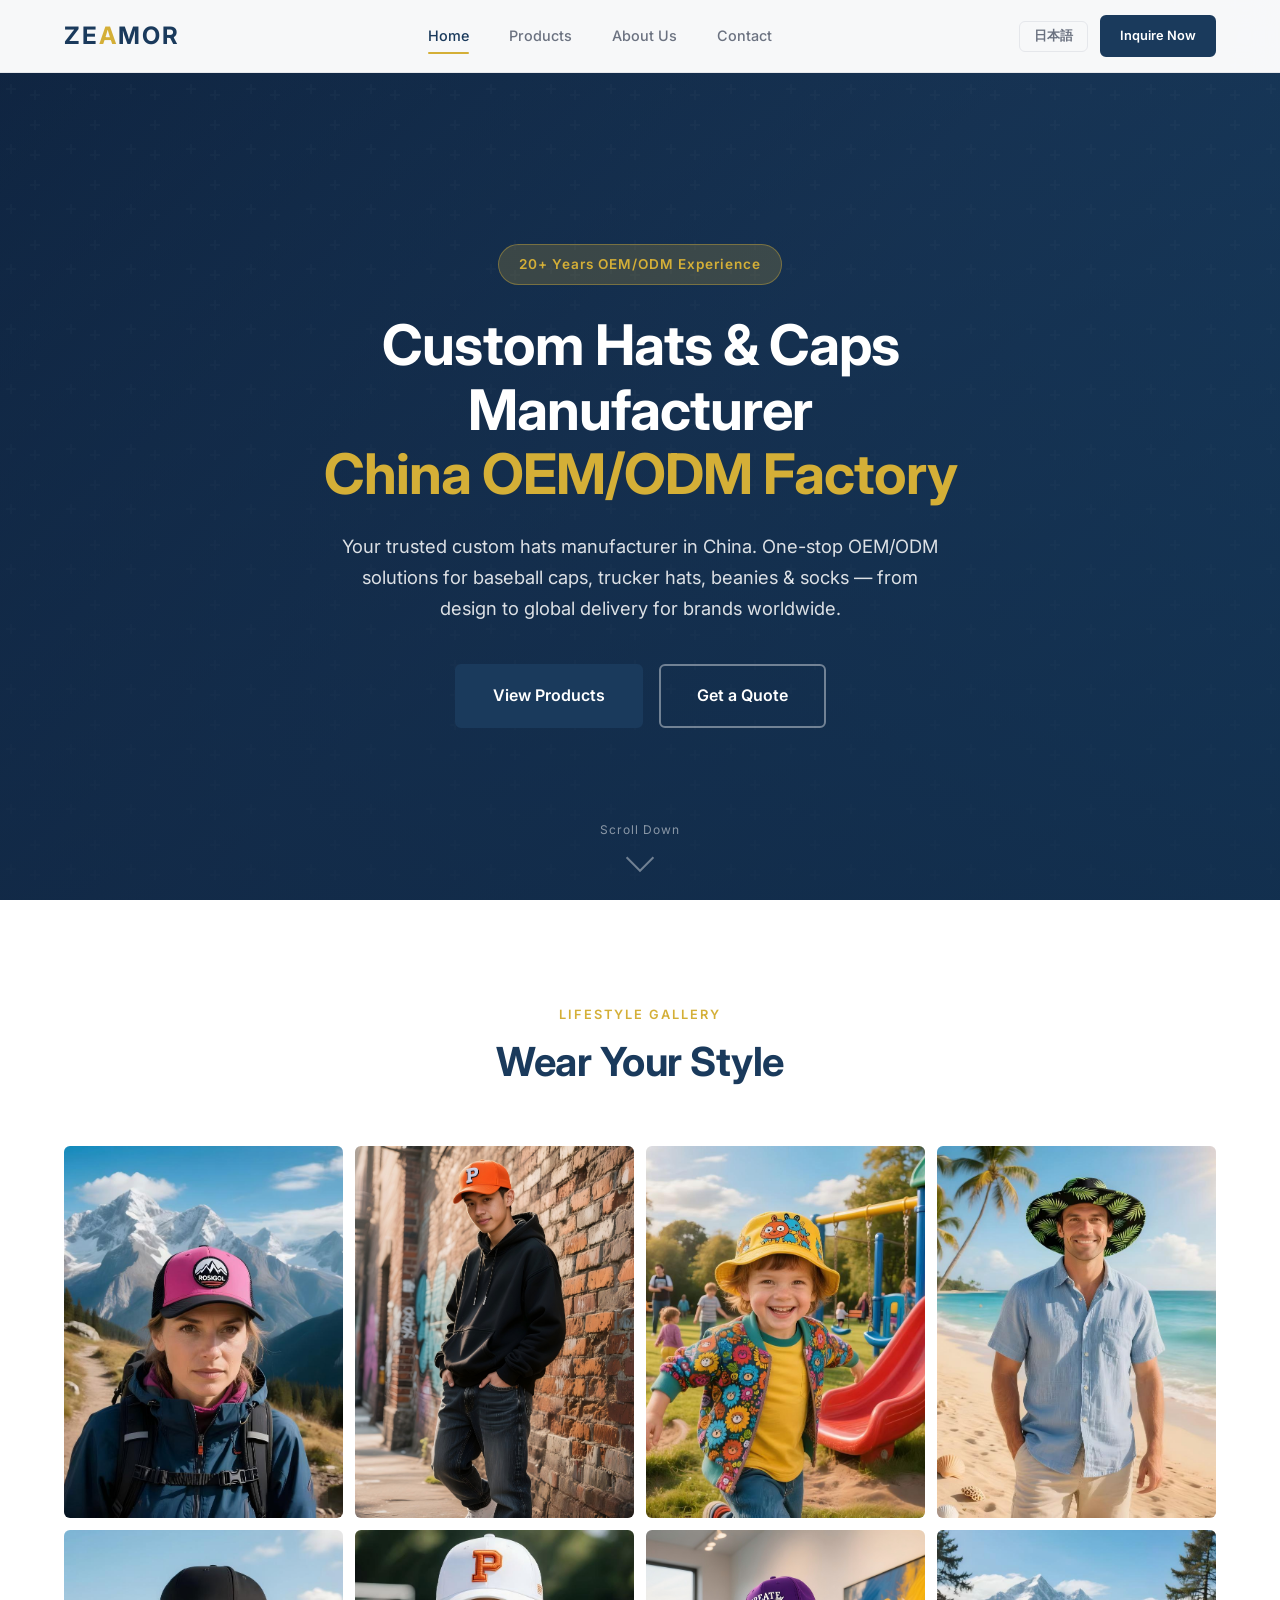
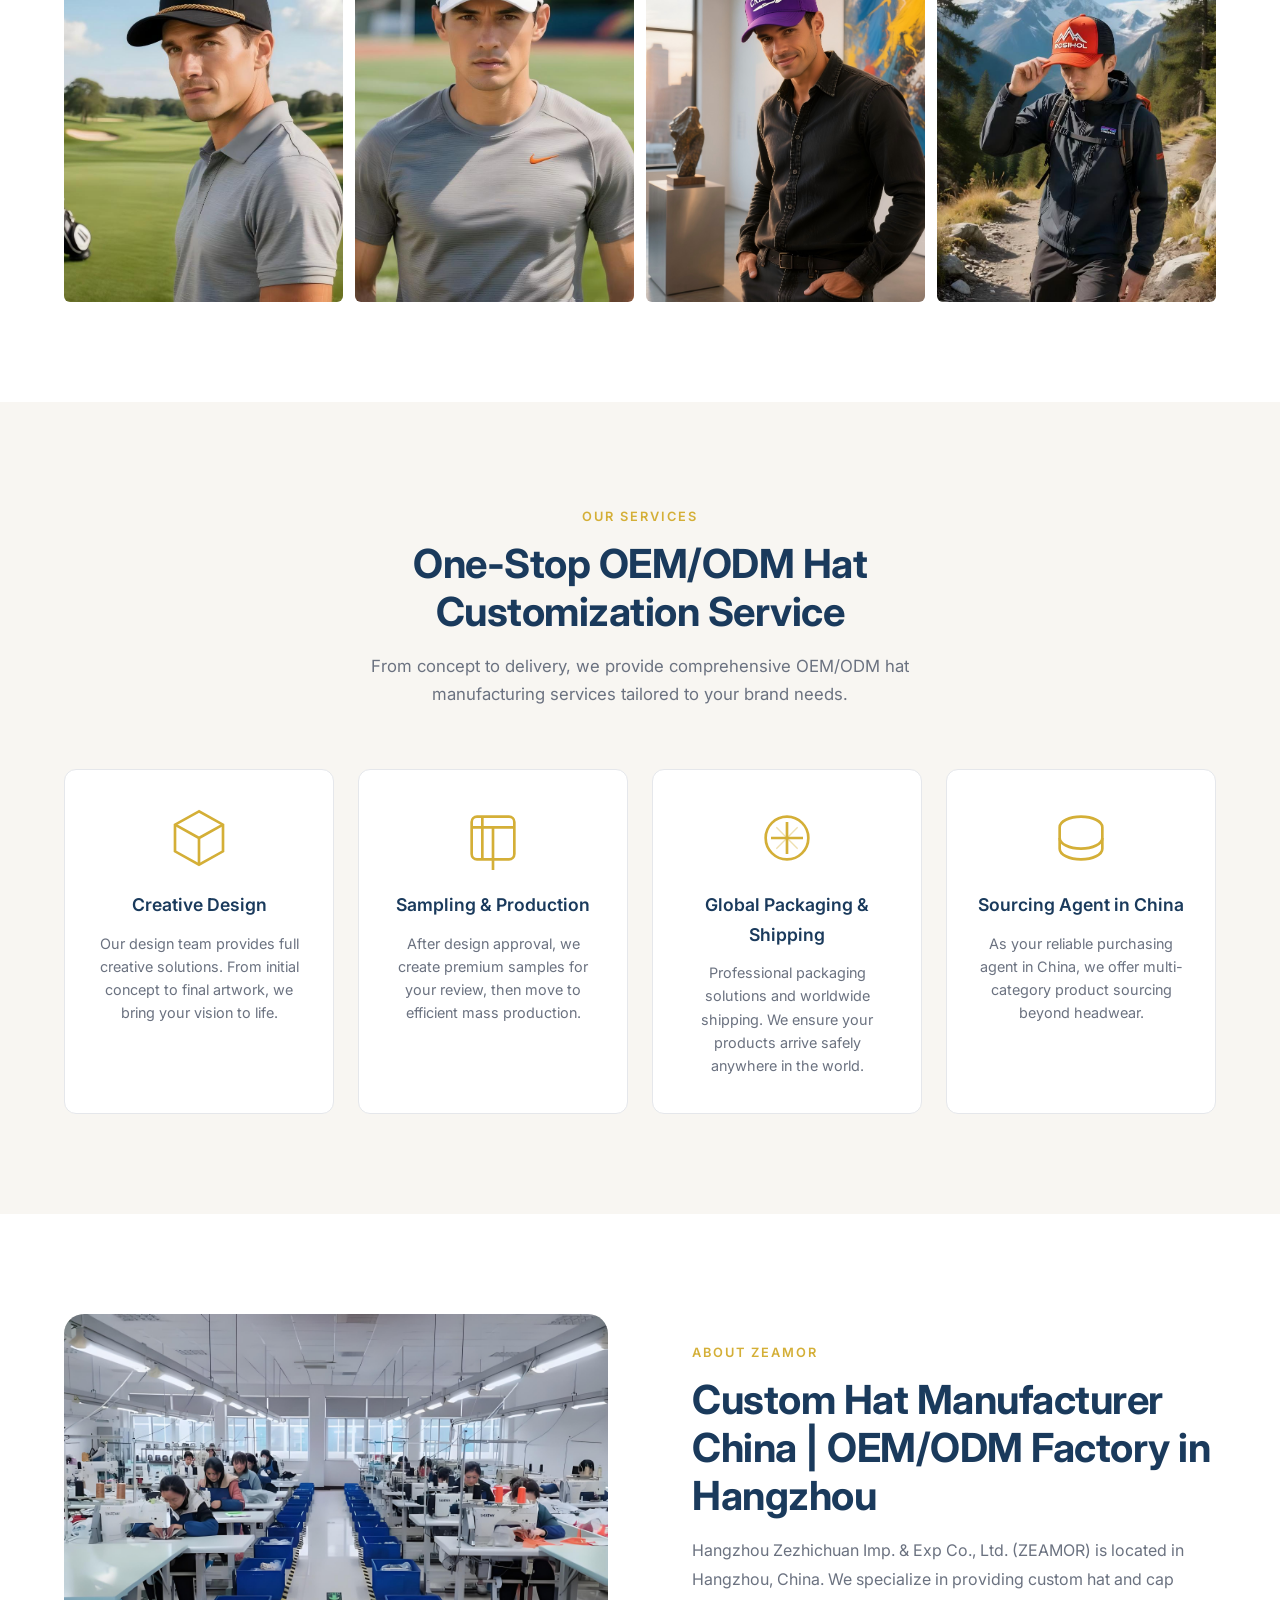
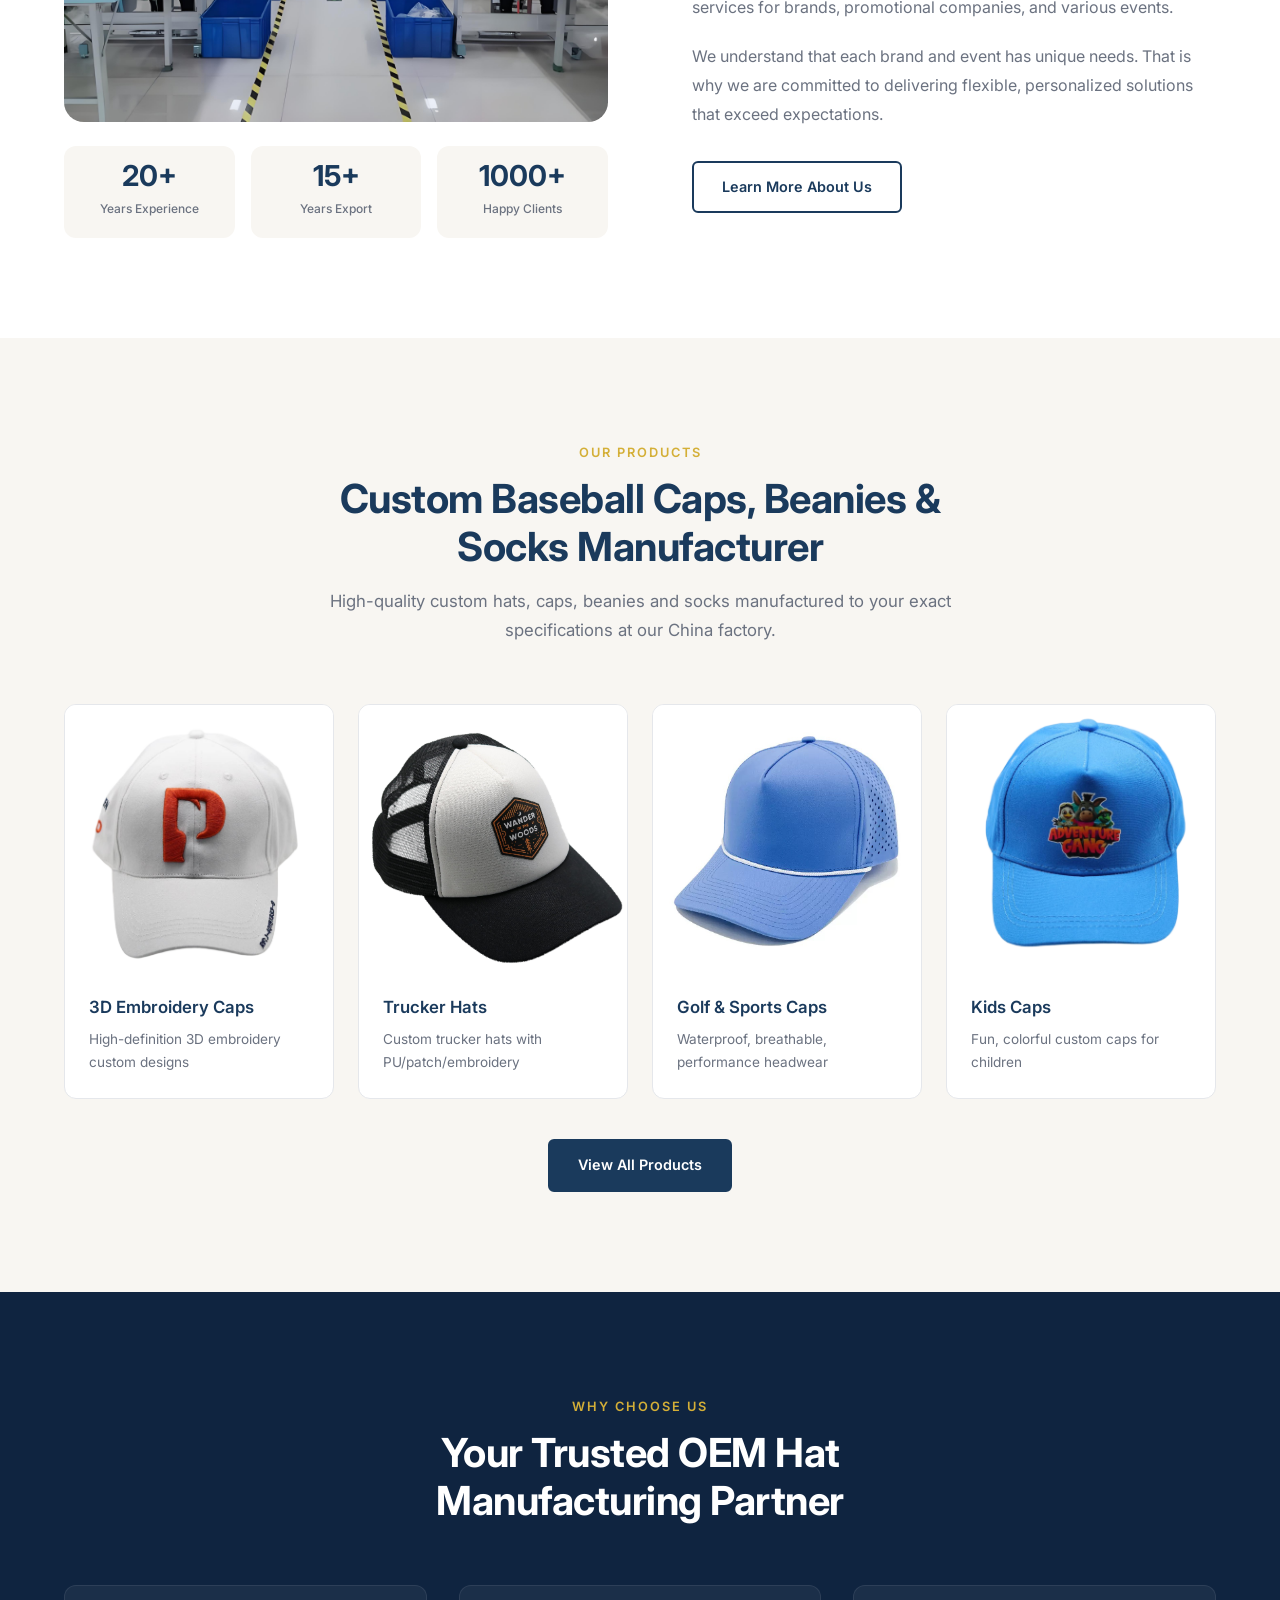
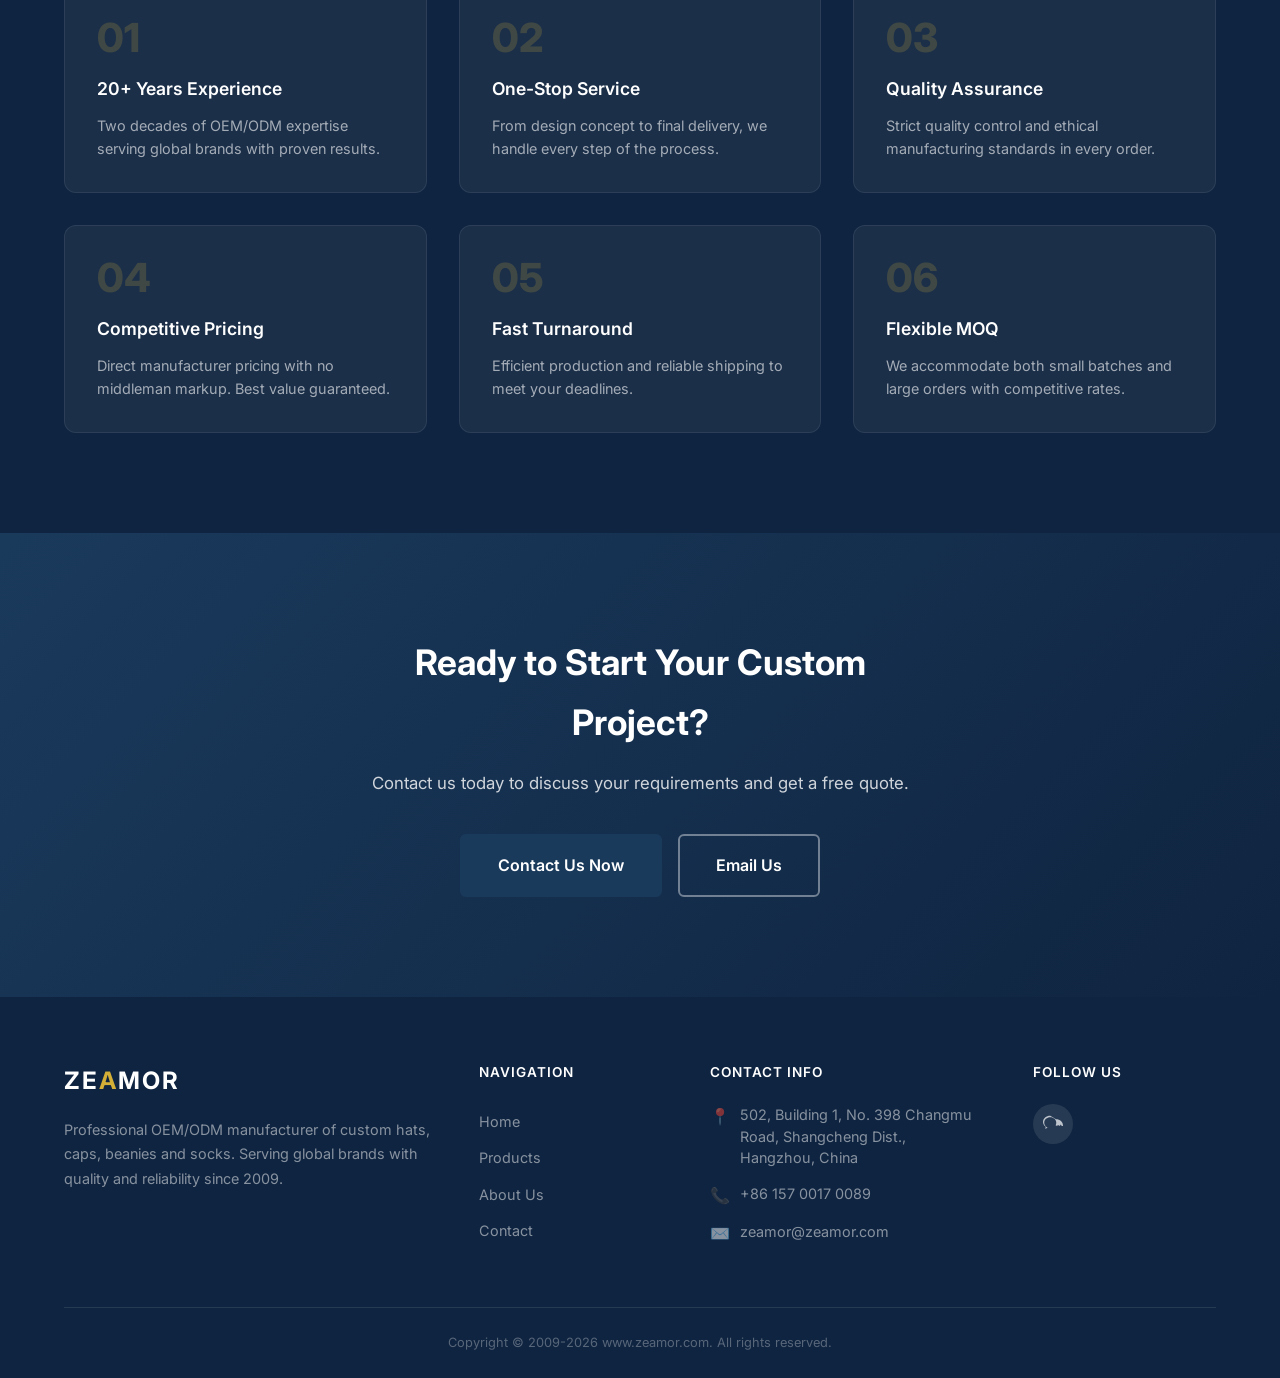
==== commit 3606c459: "fix: add missing SEO meta tags to index.html + fix sitemap.xml URLs - index.html: add canonical, hre" ====
--- a/index.html
+++ b/index.html
@@ -5,6 +5,77 @@
   <meta name="viewport" content="width=device-width, initial-scale=1.0">
   <title>ZEAMOR - Custom Hats, Caps, Beanies & Socks | OEM/ODM Manufacturer</title>
   <meta name="description" content="ZEAMOR - Professional OEM/ODM manufacturer of custom hats, caps, beanies and socks. 20+ years experience serving global brands with one-stop customization solutions.">
+  <meta name="keywords" content="custom hats manufacturer, OEM caps manufacturer, ODM hats China, custom beanies manufacturer, custom socks manufacturer, private label headwear, promotional caps wholesale, hat factory China, baseball caps OEM, trucker hats manufacturer, snapbacks wholesale, custom embroidered caps">
+  <meta name="author" content="ZEAMOR - Hangzhou Zezhichuan Imp. & Exp Co., Ltd.">
+  <meta name="robots" content="index, follow">
+
+  <!-- Canonical URL -->
+  <link rel="canonical" href="https://www.zeamor.com/">
+
+  <!-- Hreflang Tags (multi-language) -->
+  <link rel="alternate" hreflang="en" href="https://www.zeamor.com/">
+  <link rel="alternate" hreflang="zh" href="https://www.zeamor.com/">
+  <link rel="alternate" hreflang="ja" href="https://www.zeamor.com/">
+  <link rel="alternate" hreflang="x-default" href="https://www.zeamor.com/">
+
+  <!-- Open Graph / Facebook -->
+  <meta property="og:title" content="ZEAMOR - Custom Hats, Caps, Beanies & Socks | OEM/ODM Manufacturer">
+  <meta property="og:description" content="Professional OEM/ODM manufacturer of custom hats, caps, beanies and socks. 20+ years experience. One-stop customization for global brands.">
+  <meta property="og:image" content="https://www.zeamor.com/img/og-image.jpg">
+  <meta property="og:url" content="https://www.zeamor.com/">
+  <meta property="og:type" content="website">
+  <meta property="og:site_name" content="ZEAMOR">
+  <meta property="og:locale" content="en_US">
+
+  <!-- Twitter Card -->
+  <meta name="twitter:card" content="summary_large_image">
+  <meta name="twitter:title" content="ZEAMOR - Custom Hats, Caps, Beanies & Socks | OEM/ODM Manufacturer">
+  <meta name="twitter:description" content="20+ years OEM/ODM hat manufacturer. Custom caps, beanies, trucker hats & socks. Global shipping.">
+  <meta name="twitter:image" content="https://www.zeamor.com/img/og-image.jpg">
+
+  <!-- Schema.org Structured Data - Organization + WebSite -->
+  <script type="application/ld+json">
+  {
+    "@context": "https://schema.org",
+    "@graph": [
+      {
+        "@type": "Organization",
+        "@id": "https://www.zeamor.com/#organization",
+        "name": "ZEAMOR",
+        "legalName": "Hangzhou Zezhichuan Imp. & Exp Co., Ltd.",
+        "url": "https://www.zeamor.com/",
+        "logo": "https://www.zeamor.com/img/og-image.jpg",
+        "description": "Professional OEM/ODM manufacturer of custom hats, caps, beanies and socks with 20+ years experience.",
+        "address": {
+          "@type": "PostalAddress",
+          "addressLocality": "Hangzhou",
+          "addressRegion": "Zhejiang",
+          "addressCountry": "CN"
+        },
+        "contactPoint": {
+          "@type": "ContactPoint",
+          "telephone": "+86-157-0017-0089",
+          "contactType": "sales",
+          "availableLanguage": ["English", "Chinese", "Japanese"]
+        }
+      },
+      {
+        "@type": "WebSite",
+        "@id": "https://www.zeamor.com/#website",
+        "url": "https://www.zeamor.com/",
+        "name": "ZEAMOR - Custom Hats & Socks Manufacturer",
+        "description": "Professional OEM/ODM manufacturer of custom hats, caps, beanies and socks.",
+        "publisher": { "@id": "https://www.zeamor.com/#organization" },
+        "potentialAction": {
+          "@type": "SearchAction",
+          "target": "https://www.zeamor.com/products?q={search_term_string}",
+          "query-input": "required name=search_term_string"
+        }
+      }
+    ]
+  }
+  </script>
+
   <link rel="stylesheet" href="css/style.css">
   <link rel="preconnect" href="https://fonts.googleapis.com">
   <link href="https://fonts.googleapis.com/css2?family=Inter:wght@300;400;500;600;700&display=swap" rel="stylesheet">
@@ -297,7 +368,7 @@
     </div>
   </div>
 
-  <script src="js/site.config.js"></script>
+  <!-- Config loaded async by main.js -->
   <script src="js/main.js"></script>
 </body>
 </html>
--- a/css/style.css
+++ b/css/style.css
@@ -120,8 +120,17 @@
   display: block;
 }
 
-
-/* Nav */
+.logo-text {
+  font-size: 1.5rem;
+  font-weight: 700;
+  color: var(--color-primary, #1a1a2e);
+  letter-spacing: 2px;
+  text-decoration: none;
+}
+
+.logo-accent {
+  color: var(--color-accent, #d4a853);
+}
 .nav {
   display: flex;
   align-items: center;
